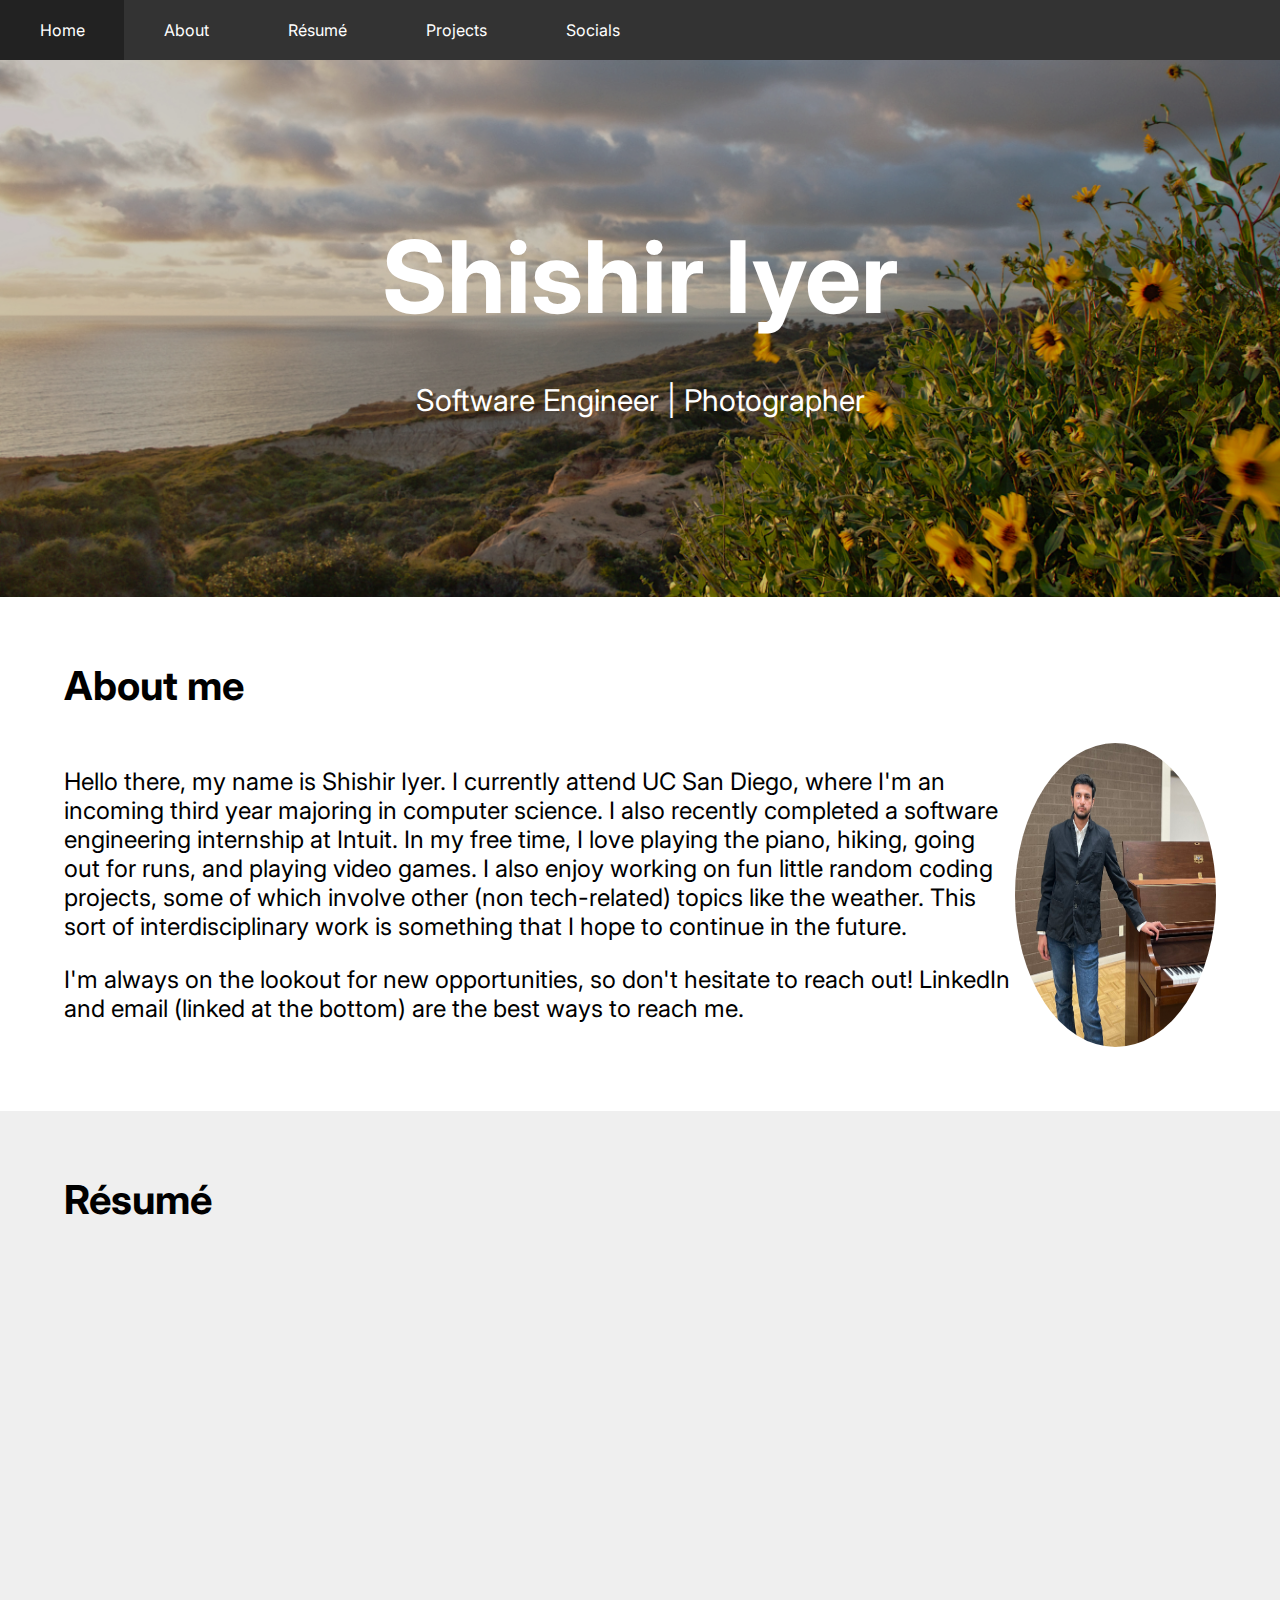
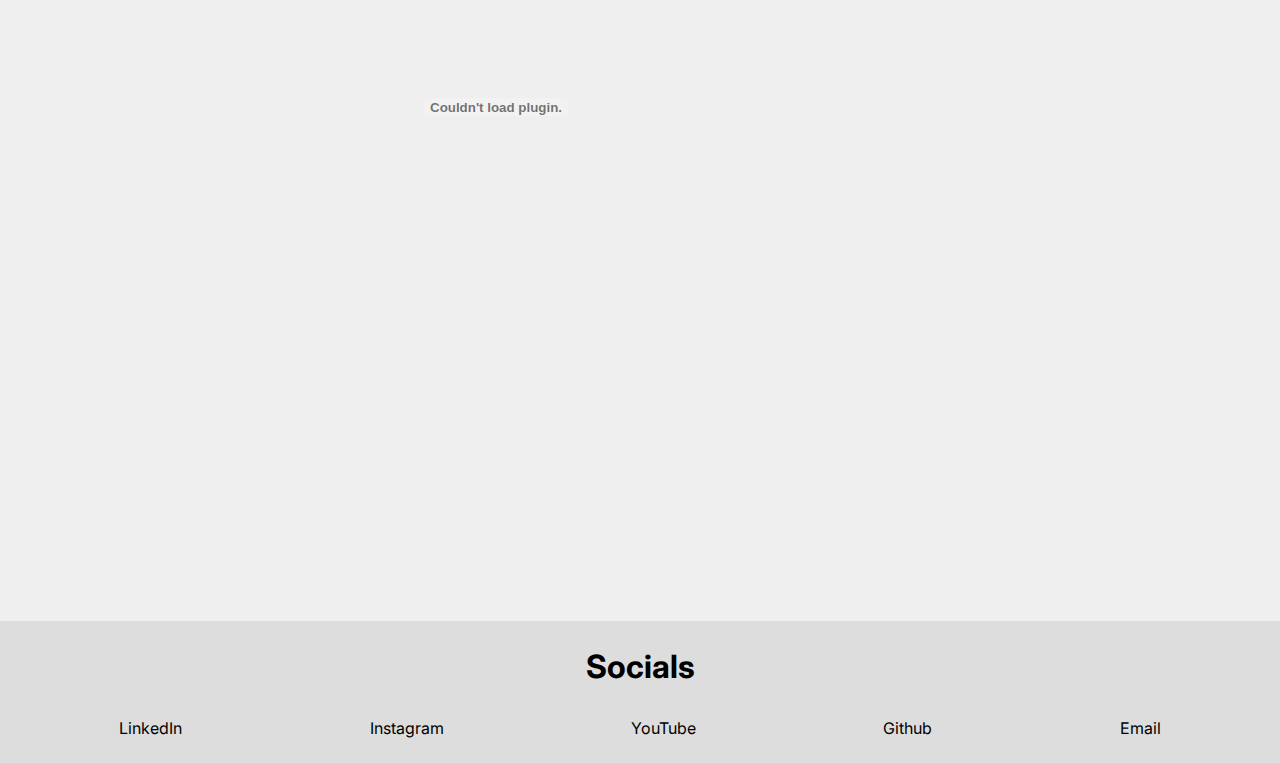
==== index.html @ 5190afc6 "added separate projects page" ====
<head>
    <link rel="stylesheet" type="text/css" href="style.css">
    <title>Shishir Iyer</title>
    <link rel="preconnect" href="https://fonts.googleapis.com">
    <link rel="preconnect" href="https://fonts.gstatic.com" crossorigin>
    <link href="https://fonts.googleapis.com/css2?family=Inter&display=swap" rel="stylesheet">
    <script src="script.js"></script>
</head>
<body>
    <header>
        <nav>
            <ul>
                <li id="home-but"><a href="#"><br>Home</a></li>
                <li id="about-but"><a href="#about"><br>About</a></li>
                <li id="resume-but"><a href="#resume"><br>Résumé</a></li>
                <li id="projects-but"><a href="projects.html"><br>Projects</a></li>
                <li id="socials-but"><a href="#socials"><br>Socials</a></li>
            </ul>
        </nav>
    </header>
    <div id="name">
        <img src="assets/images/IMG_5545.jpg">
        <div class="text-overlay">
            <h1>Shishir Iyer</h1>
            <p>Software Engineer | Photographer</p>
        </div>
    </div>
    <div id="about">
        <h2>About me</h2>
        <!-- Update this as needed (I probably won't) -->
        <div id="about-content">
            <div>
                <p>
                    Hello there, my name is Shishir Iyer. I currently attend UC San Diego, where I'm an incoming third year majoring in computer science. 
                    I also recently completed a software engineering internship at Intuit. In my free time, I love playing the piano, hiking, going out for runs, and 
                    playing video games. I also enjoy working on fun little random coding projects, some of which involve other (non tech-related) topics like the 
                    weather. This sort of interdisciplinary work is something that I hope to continue in the future.
                </p>
                <p>
                    I'm always on the lookout for new opportunities, so don't hesitate to reach out! LinkedIn and email (linked at the bottom) are the best ways 
                    to reach me.
                </p>
            </div>
            <div id="crop"><img src="assets/images/IMG_8636.jpg"></div>
        </div>
    </div>
    <div id="resume">
        <h2>Résumé</h2>
        <object data="assets/shishir_iyer_resume_v15.pdf" width="75%" height="100%" type='application/pdf'></object>
    </div>
    <div id="socials">
        <h3>Socials</h3>
        <div id="links">
            <a href="https://www.linkedin.com/in/shishir-iyer/">LinkedIn</a>
            <a href="https://instagram.com/shishiriyer_photography/">Instagram</a>
            <a href="https://www.youtube.com/channel/UCbTBlmJjuzT49DjdltrC2LQ">YouTube</a>
            <a href="https://github.com/shishir03">Github</a>
            <a href="mailto:shishir.iyer@gmail.com">Email</a>
        </div>
    </div>
</body>
---- style.css ----
body {
    margin: 0;
    font-family: 'Inter', sans-serif;
}

header, nav, ul {
    margin: 0;
    padding: 0;
}

header {
    position: fixed;
    z-index: 1;
    width: 100%;
    display: flex;
    background-color: #333;
    height: 60px;
    align-items: center;
}

nav {
    display: flex;
    justify-content: center;
    align-items: center;
    height: 100%;
}

nav ul {
    list-style-type: none;
    height: 60px;
    display: flex;
}

nav li {
    padding-left: 15%;
    padding-right: 15%;
    background-color: #333;
    transition: background-color 0.6s;
}

a {
    color: #fff;
    text-decoration: none;
}

nav li:hover {
    background-color: #222;
    cursor: pointer;
}

#name {
    position: relative;
    width: 100%;
}

#name img {
    display: block;
    width: 100%;
    height: auto;
}

.text-overlay {
    position: absolute;
    top: 0;
    left: 0;
    width: 100%;
    height: 100%;
    display: flex;
    flex-direction: column;
    justify-content: center;
    align-items: center;
    text-align: center;
    color: #fff;
    background-color: rgba(0, 0, 0, 0.205);
}

.text-overlay h1 {
    font-size: 100px;
    margin-bottom: 15px;
}

.text-overlay p {
    font-size: 30px;
}

#about {
    padding: 5%;
}

#about h2 {
    font-size: 40px;
    margin-top: 0px;
}

#about p {
    font-size: 24px;
}

#about-content {
    display: flex;
    flex-direction: row;
}

#resume {
    padding: 5%;
    background-color: #efefef;
}

#resume h2 {
    font-size: 40px;
    margin-top: 0px;
}

#crop {
    width: 100%;
    position: relative;
    overflow: hidden;
    border-radius: 50%;
  }
  
#crop img {
    display: inline;
    margin: 0 auto;
    height: 100%;
    width: 100%;
}

#socials {
    background-color: #ddd;       /* king dedede */
    padding: 2%;
}

#socials h3 {
    font-size: 32px;
    text-align: center;
    margin-top: 0px;
}

#links {
    display: flex;
    flex-direction: row;
}

#links a {
    color: #000;
    flex-grow: 1;
    text-align: center;
}
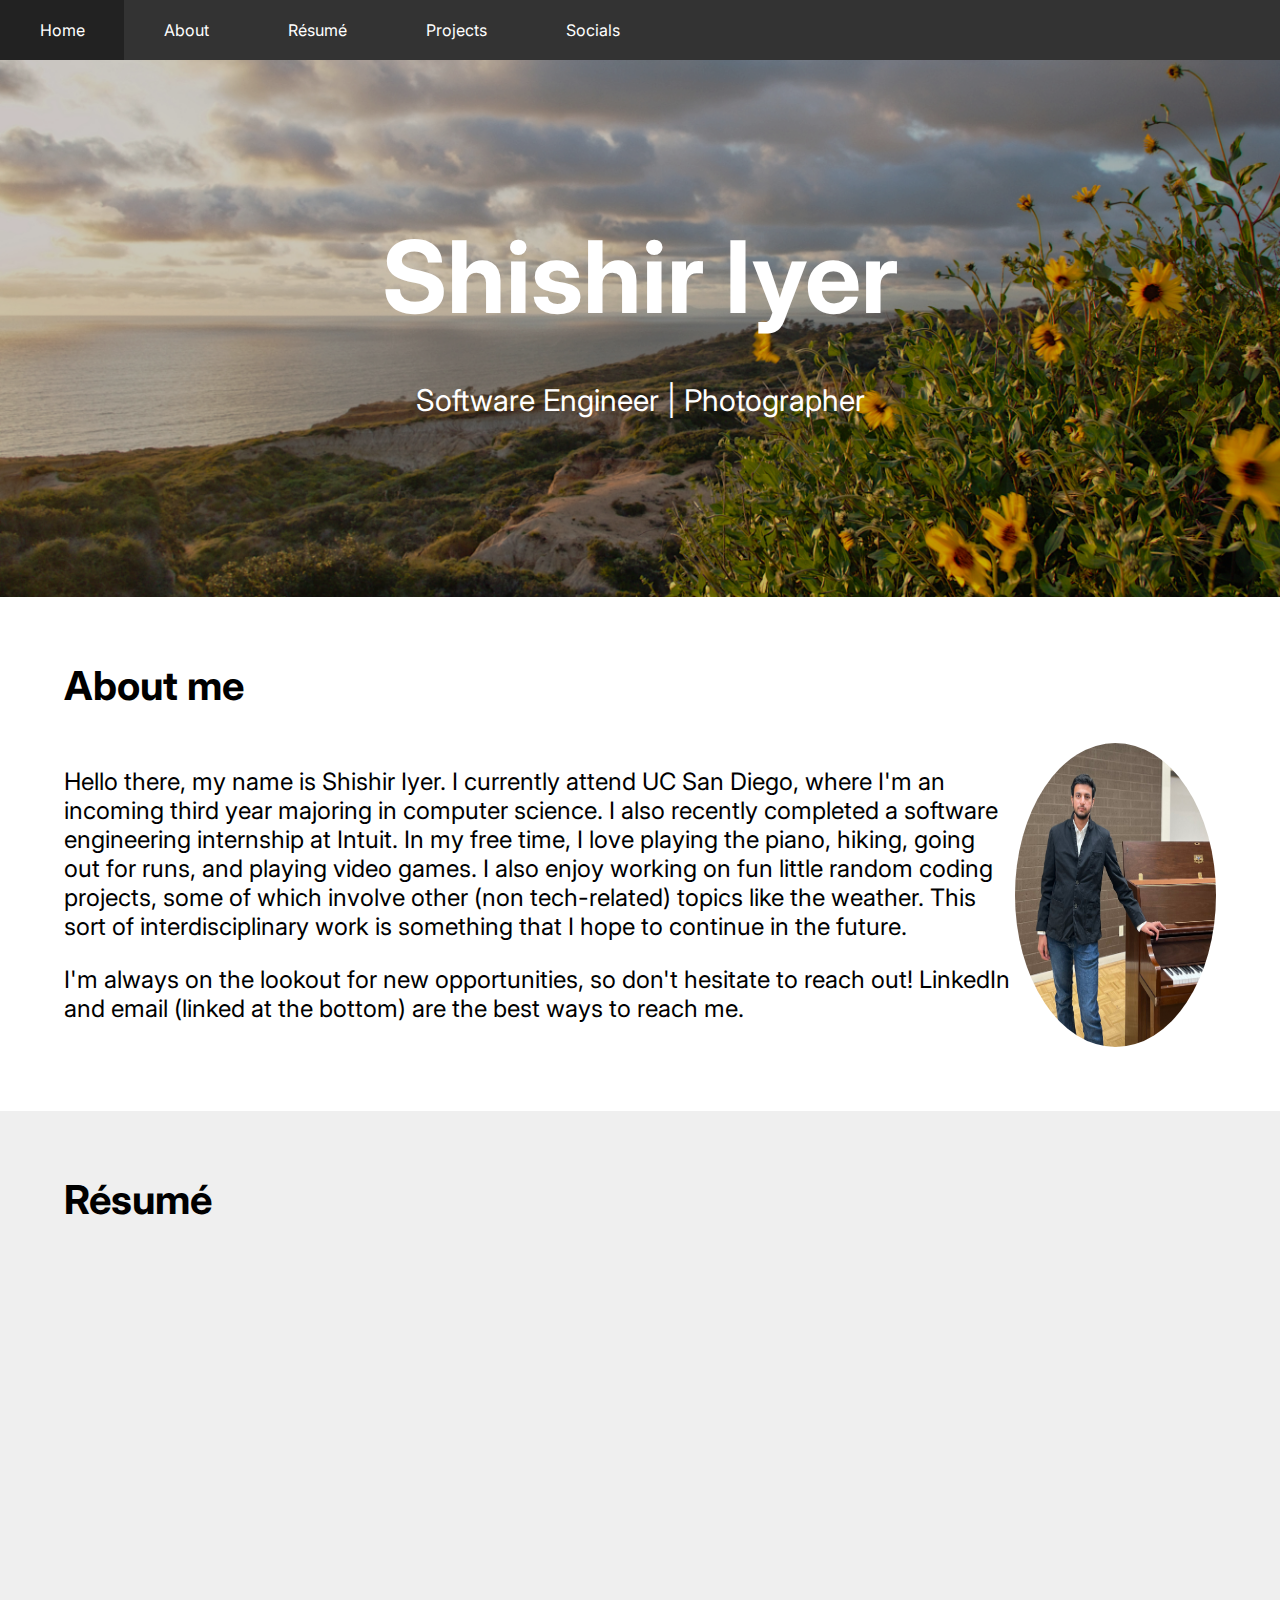
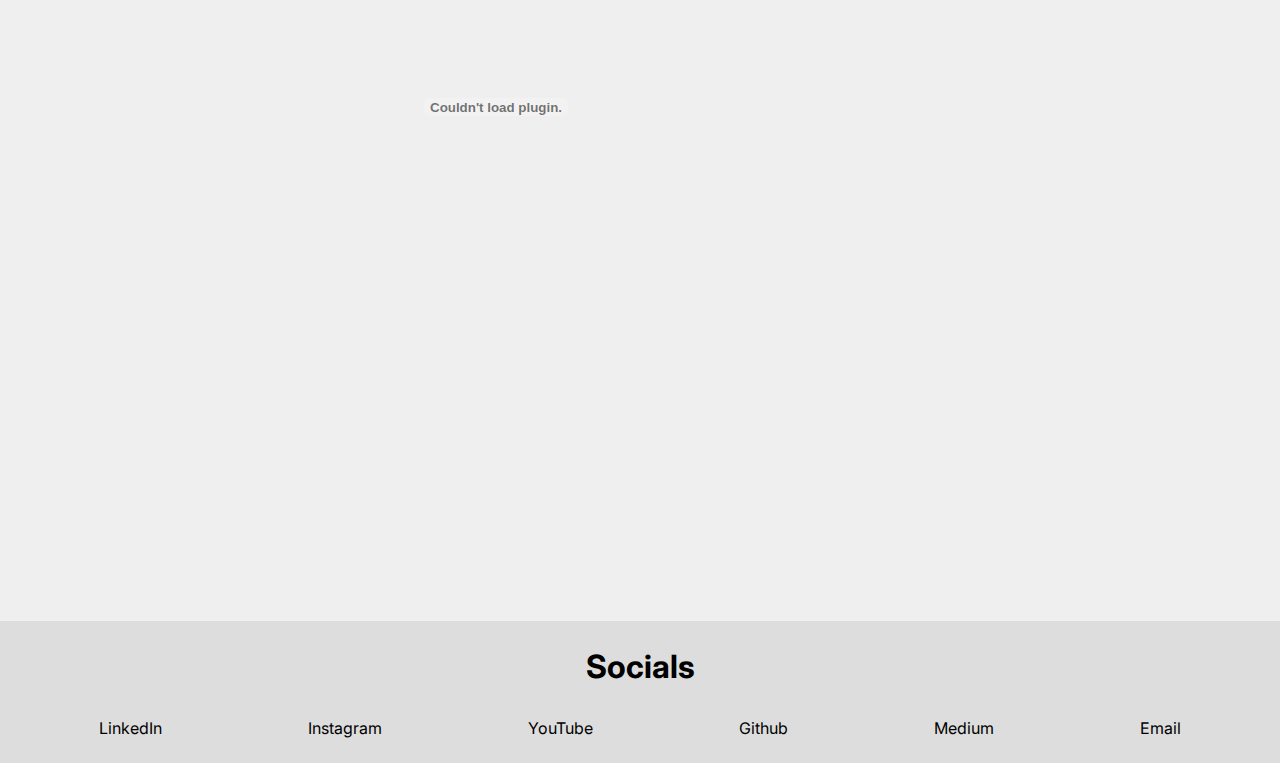
==== commit 5337851d: "added medium link to socials" ====
--- a/index.html
+++ b/index.html
@@ -55,6 +55,7 @@
             <a href="https://instagram.com/shishiriyer_photography/">Instagram</a>
             <a href="https://www.youtube.com/channel/UCbTBlmJjuzT49DjdltrC2LQ">YouTube</a>
             <a href="https://github.com/shishir03">Github</a>
+            <a href="https://shishir-iyer.medium.com/">Medium</a>
             <a href="mailto:shishir.iyer@gmail.com">Email</a>
         </div>
     </div>
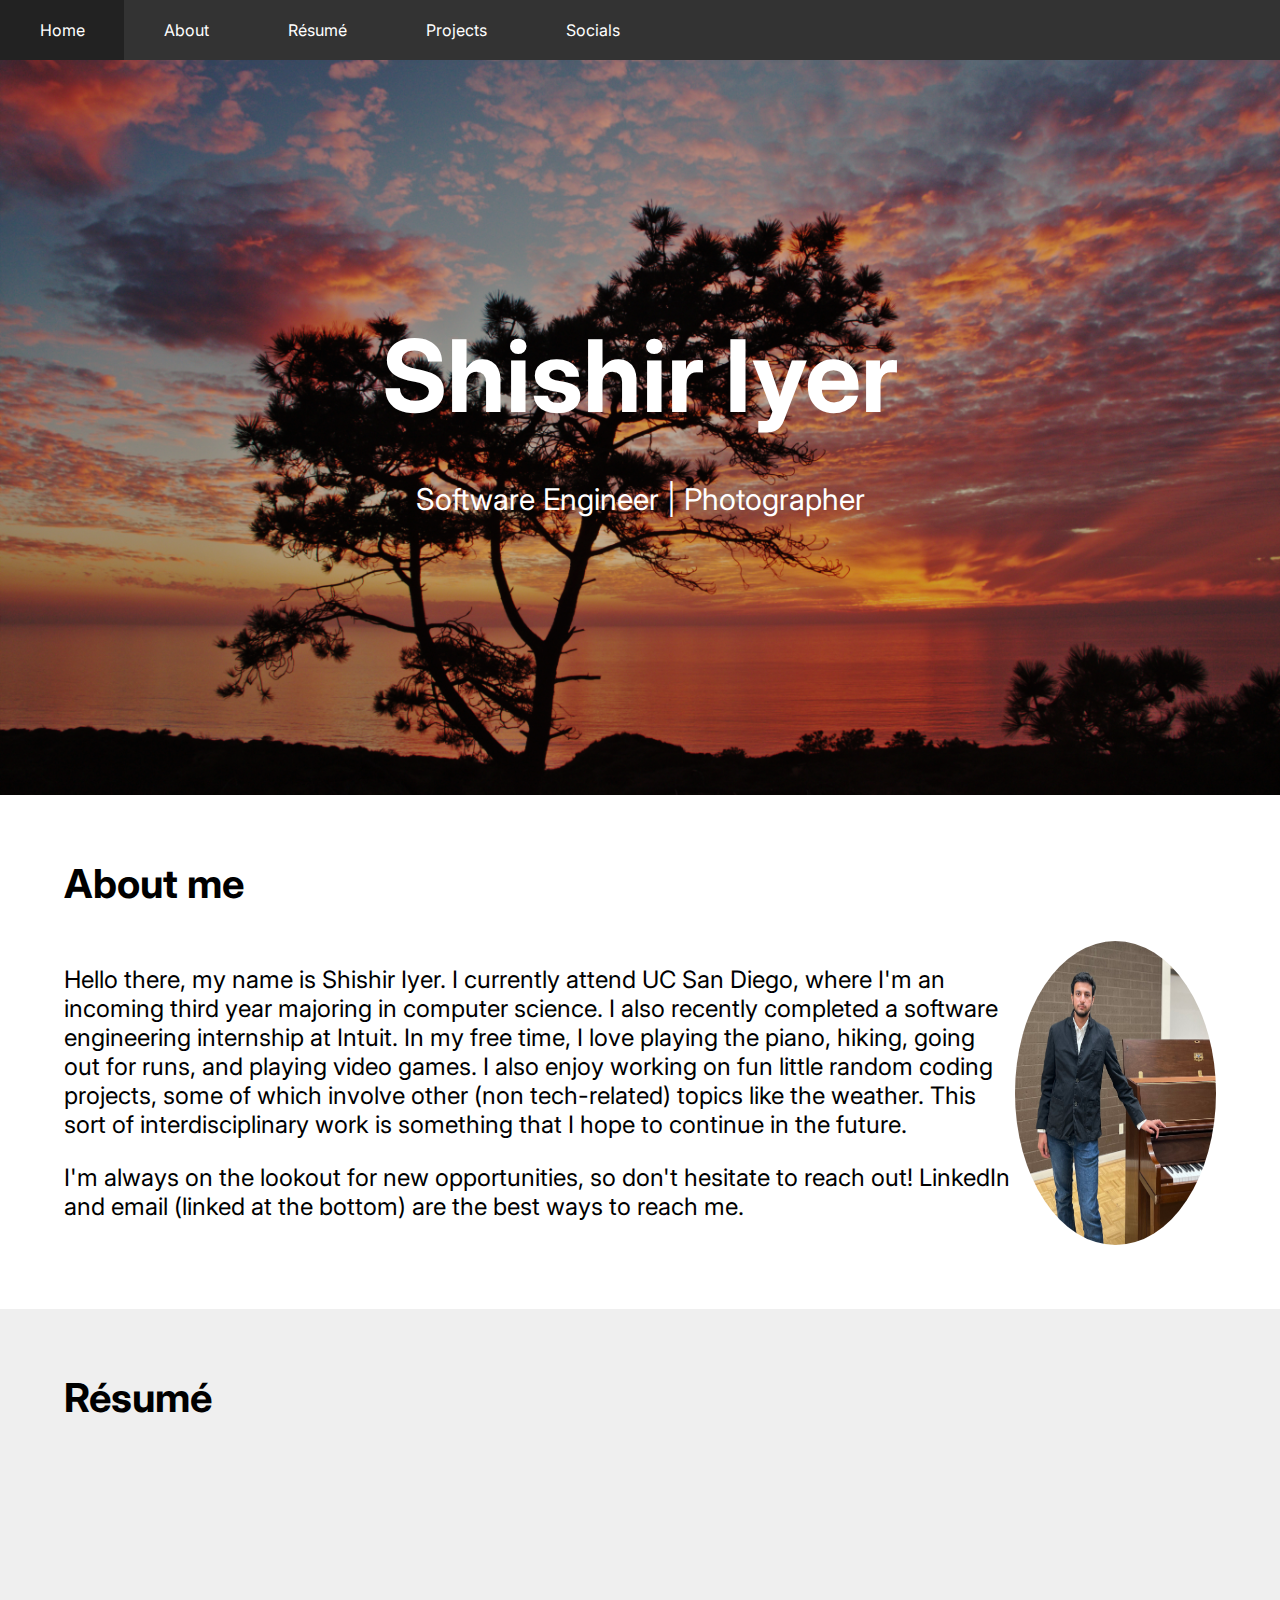
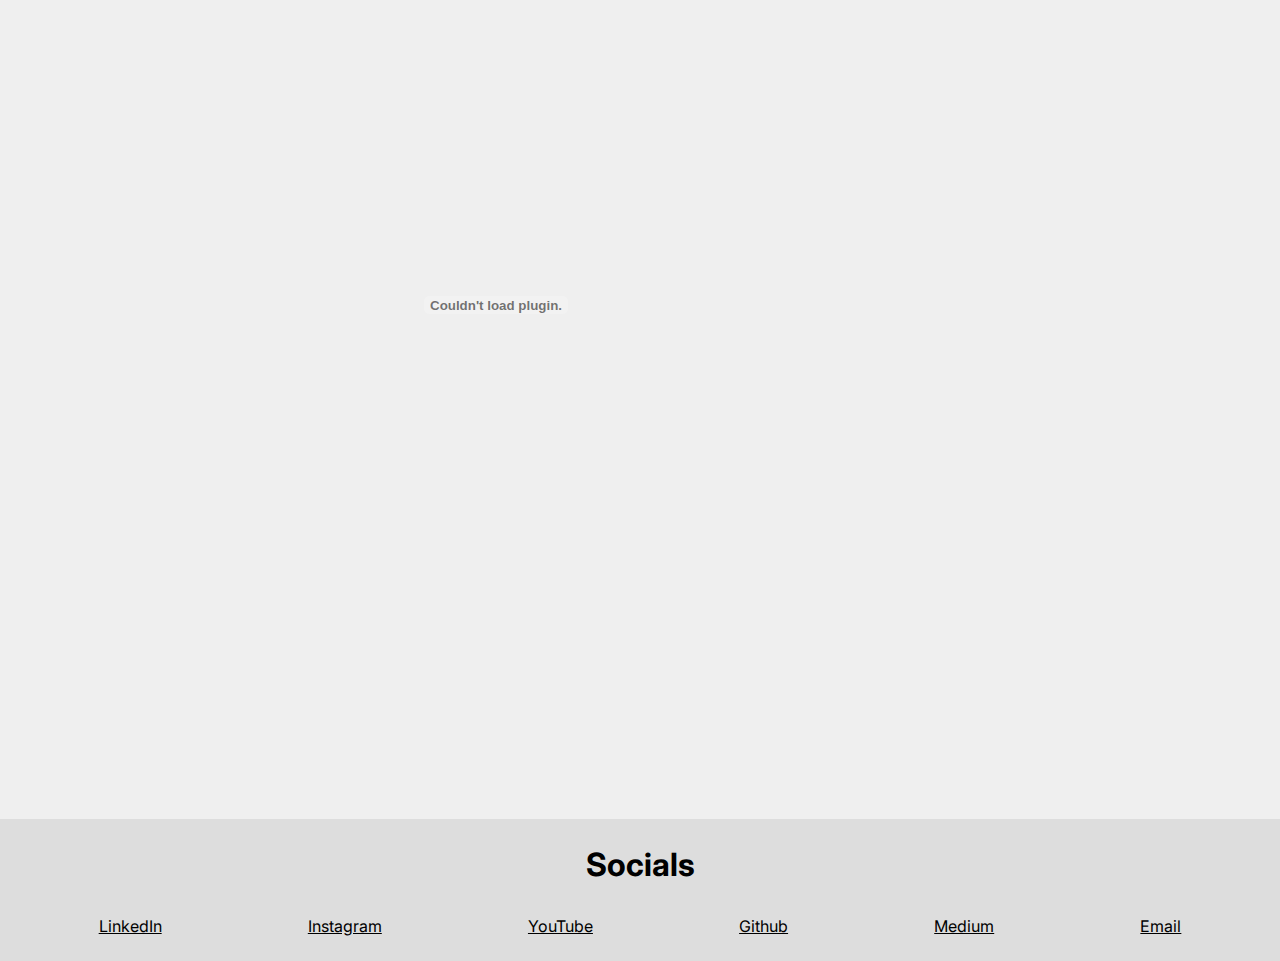
==== commit 6061ab12: "updates" ====
--- a/index.html
+++ b/index.html
@@ -19,7 +19,7 @@
         </nav>
     </header>
     <div id="name">
-        <img src="assets/images/IMG_5545.jpg">
+        <img src="assets/images/IMG_6169.jpg">
         <div class="text-overlay">
             <h1>Shishir Iyer</h1>
             <p>Software Engineer | Photographer</p>
@@ -46,7 +46,7 @@
     </div>
     <div id="resume">
         <h2>Résumé</h2>
-        <object data="assets/shishir_iyer_resume_v15.pdf" width="75%" height="100%" type='application/pdf'></object>
+        <object data="assets/shishir_iyer_resume_v18.pdf" width="75%" height="100%" type='application/pdf'></object>
     </div>
     <div id="socials">
         <h3>Socials</h3>
--- a/style.css
+++ b/style.css
@@ -38,7 +38,7 @@
     transition: background-color 0.6s;
 }
 
-a {
+header a {
     color: #fff;
     text-decoration: none;
 }
@@ -145,4 +145,8 @@
     color: #000;
     flex-grow: 1;
     text-align: center;
+}
+
+#spacer {
+    height: 60px;
 }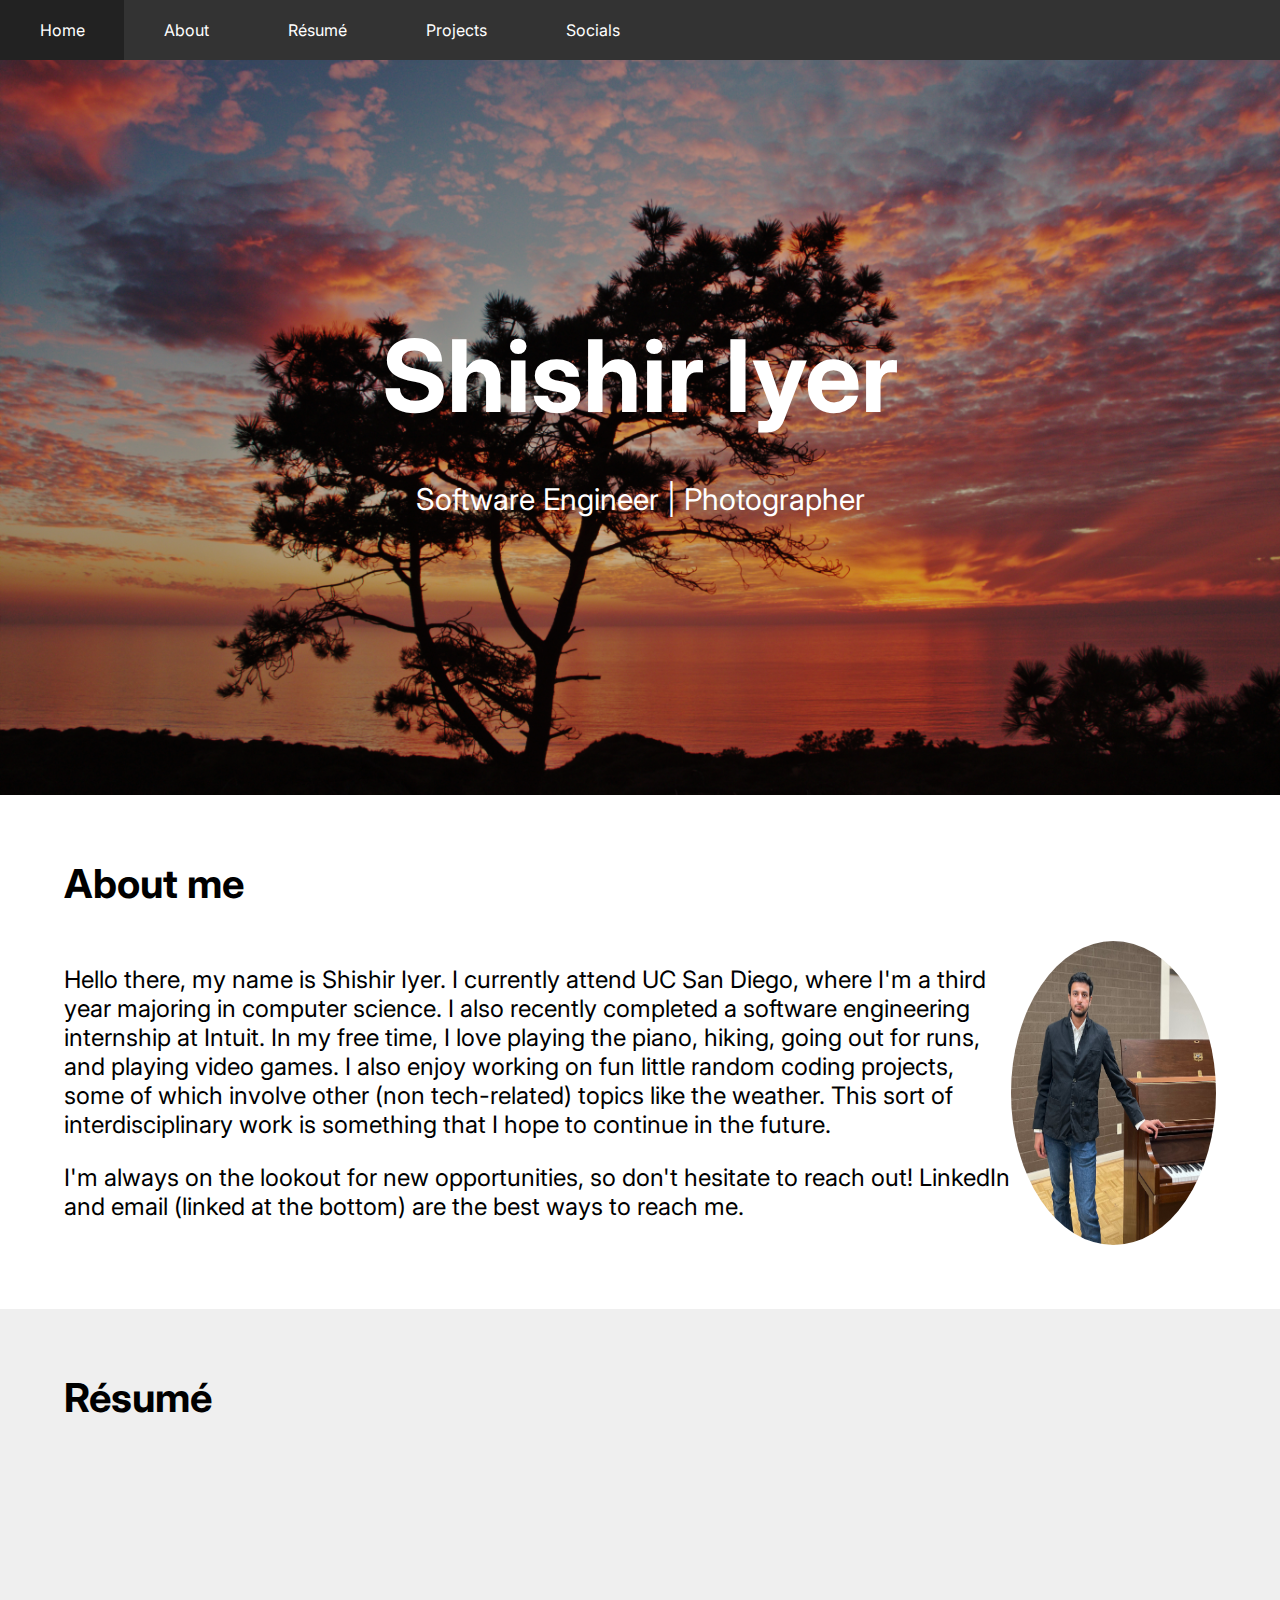
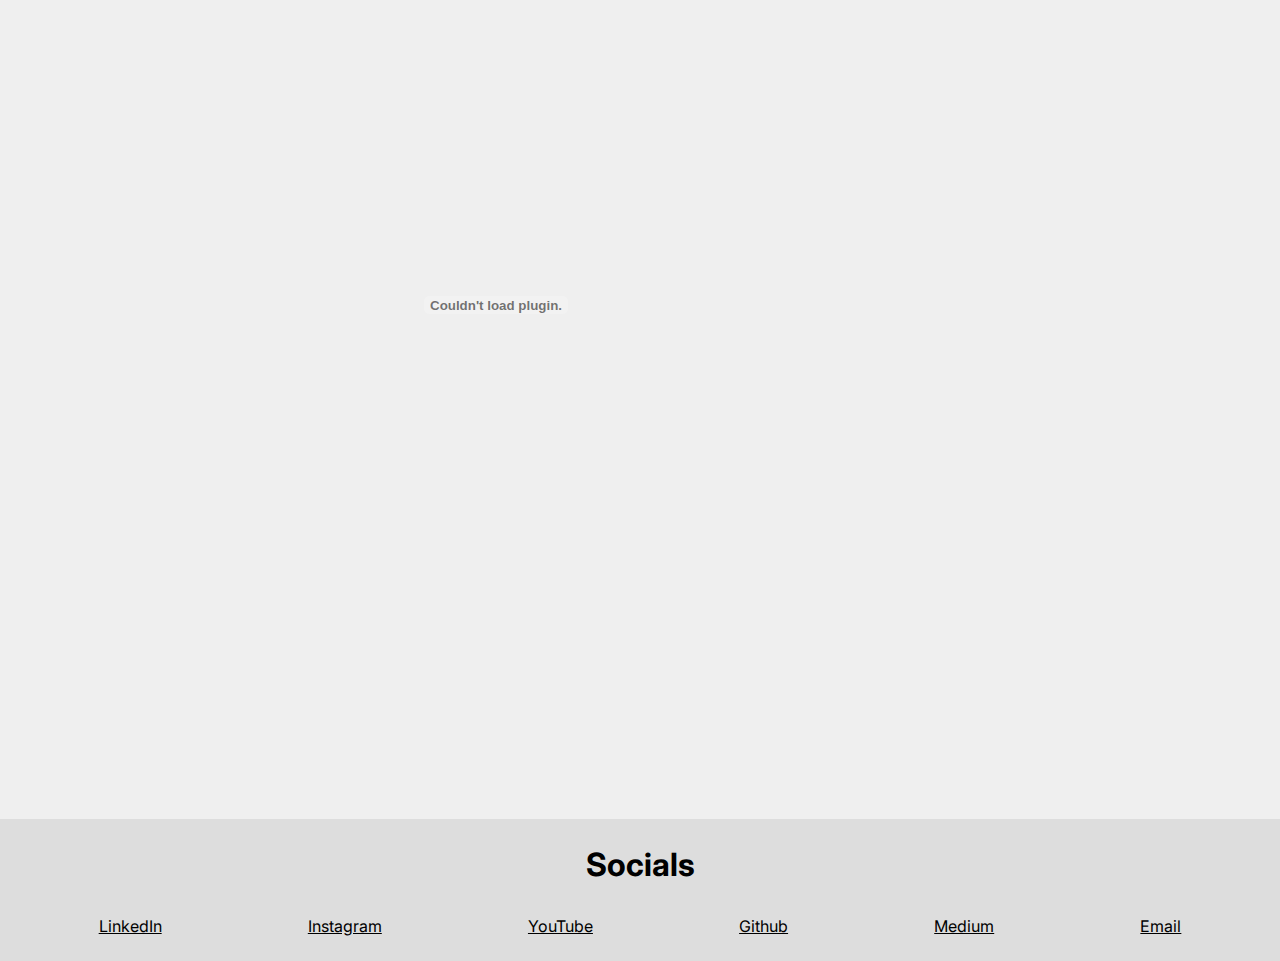
==== commit 05c1d370: "more update" ====
--- a/index.html
+++ b/index.html
@@ -31,7 +31,7 @@
         <div id="about-content">
             <div>
                 <p>
-                    Hello there, my name is Shishir Iyer. I currently attend UC San Diego, where I'm an incoming third year majoring in computer science. 
+                    Hello there, my name is Shishir Iyer. I currently attend UC San Diego, where I'm a third year majoring in computer science. 
                     I also recently completed a software engineering internship at Intuit. In my free time, I love playing the piano, hiking, going out for runs, and 
                     playing video games. I also enjoy working on fun little random coding projects, some of which involve other (non tech-related) topics like the 
                     weather. This sort of interdisciplinary work is something that I hope to continue in the future.
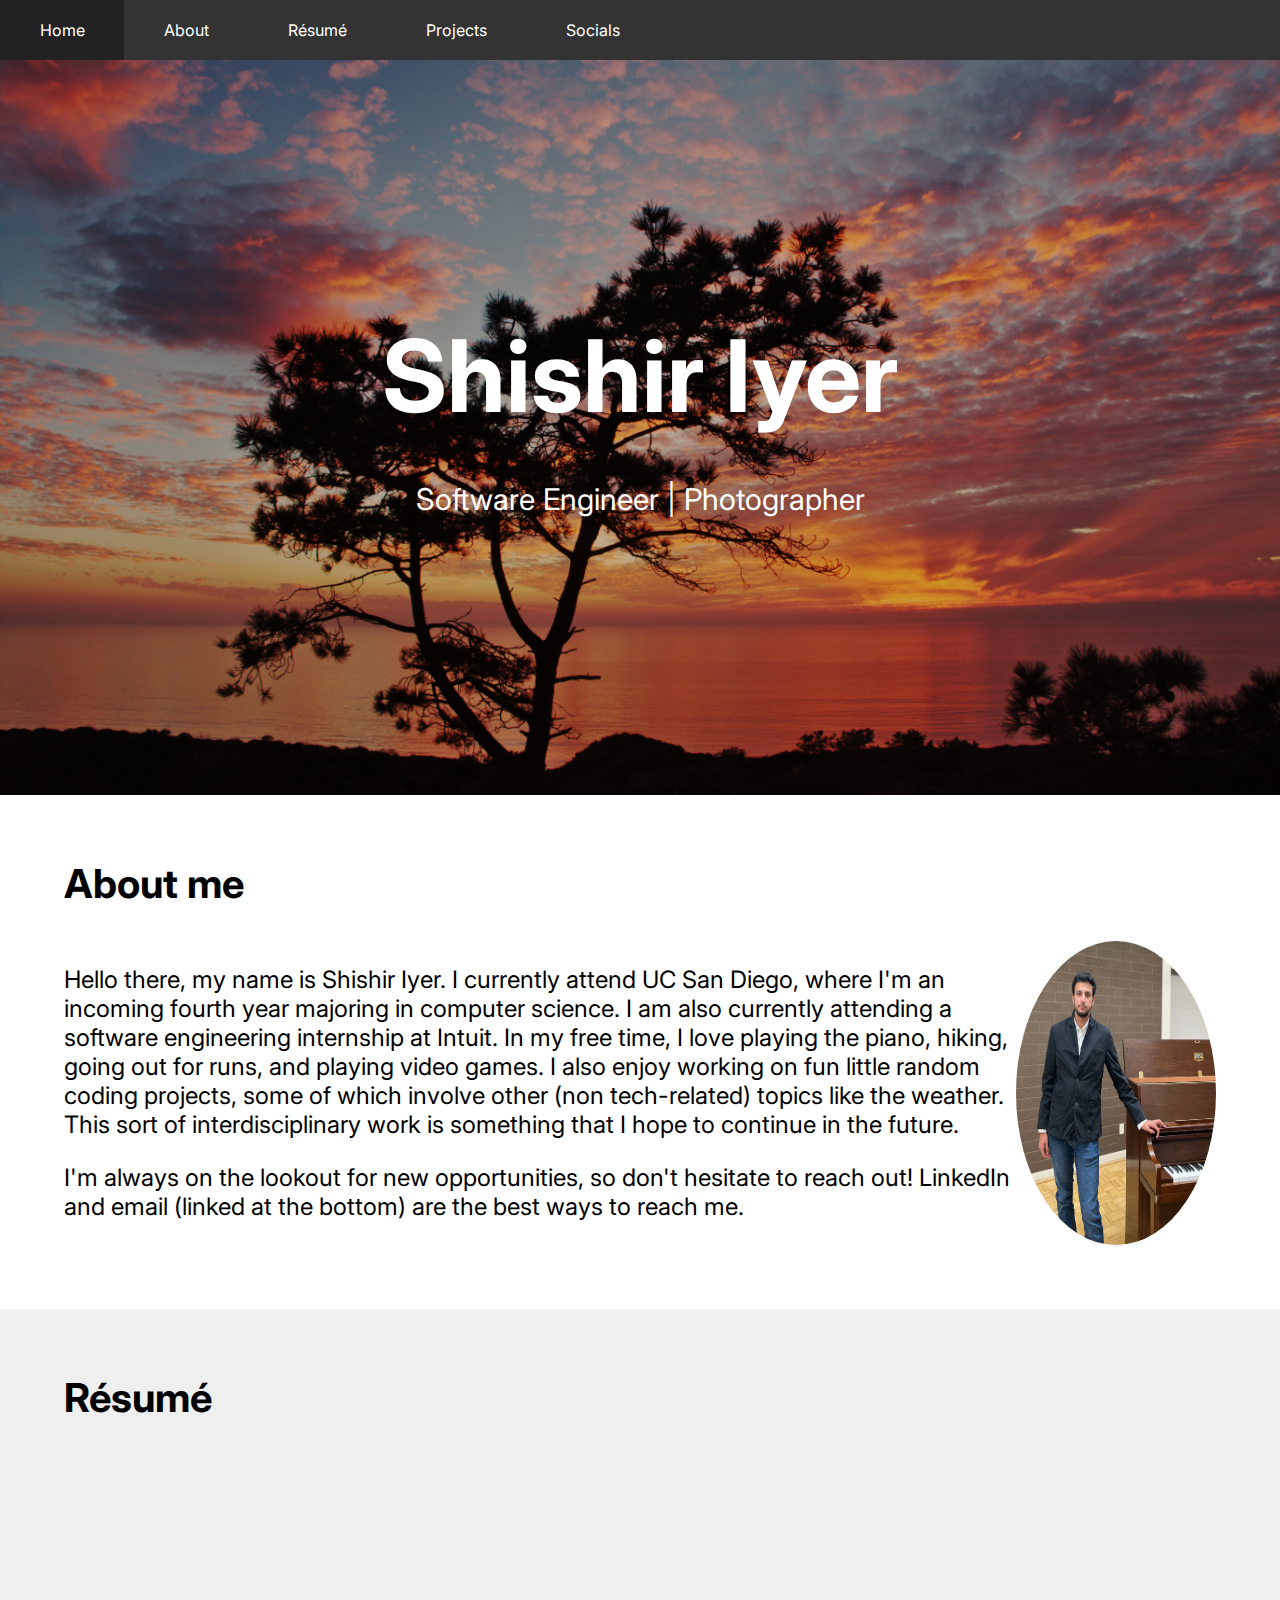
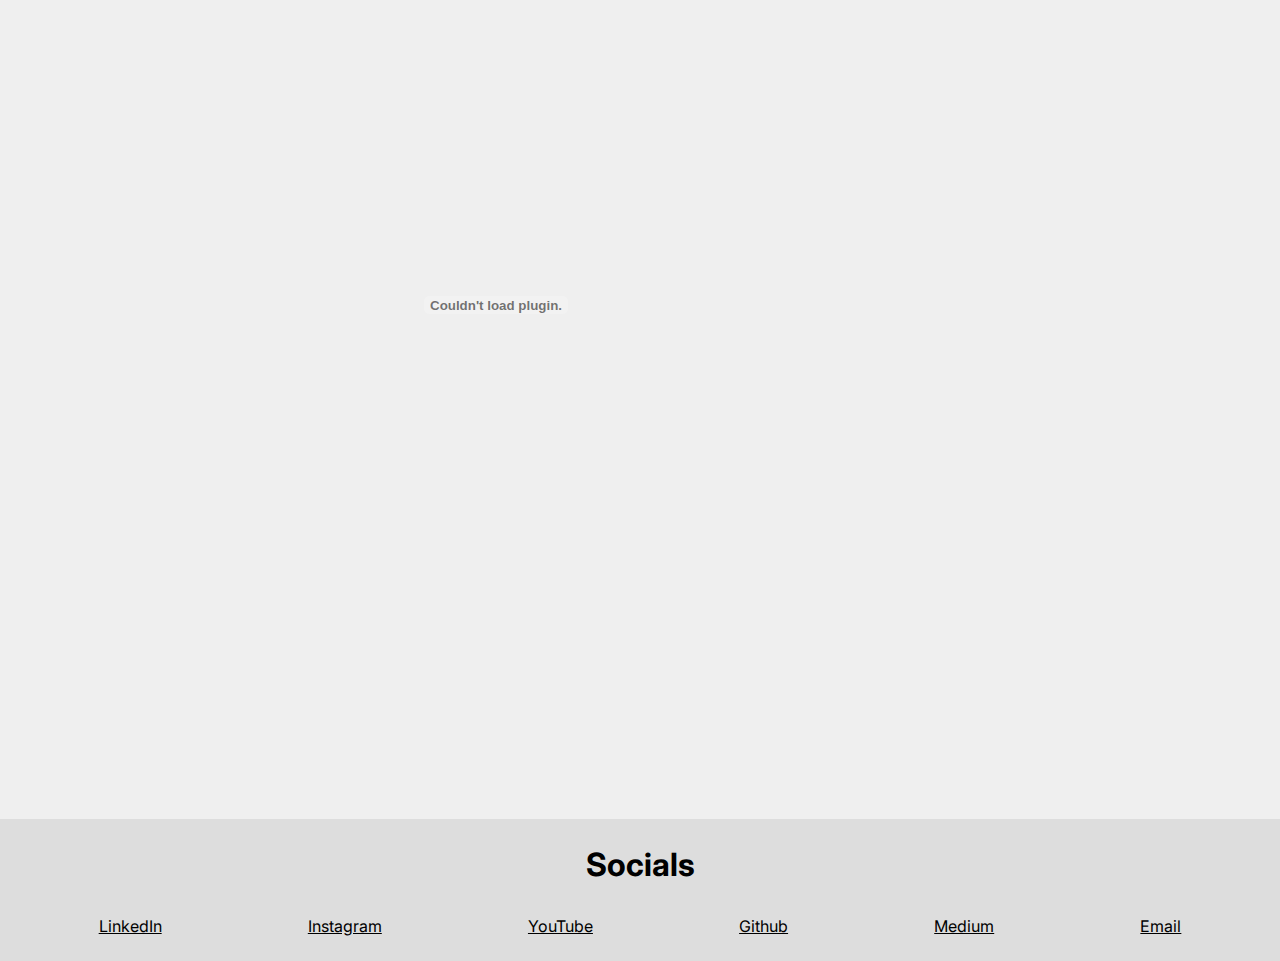
==== commit c856e218: "updated about me section" ====
--- a/index.html
+++ b/index.html
@@ -31,8 +31,8 @@
         <div id="about-content">
             <div>
                 <p>
-                    Hello there, my name is Shishir Iyer. I currently attend UC San Diego, where I'm a third year majoring in computer science. 
-                    I also recently completed a software engineering internship at Intuit. In my free time, I love playing the piano, hiking, going out for runs, and 
+                    Hello there, my name is Shishir Iyer. I currently attend UC San Diego, where I'm an incoming fourth year majoring in computer science. 
+                    I am also currently attending a software engineering internship at Intuit. In my free time, I love playing the piano, hiking, going out for runs, and 
                     playing video games. I also enjoy working on fun little random coding projects, some of which involve other (non tech-related) topics like the 
                     weather. This sort of interdisciplinary work is something that I hope to continue in the future.
                 </p>
@@ -46,7 +46,7 @@
     </div>
     <div id="resume">
         <h2>Résumé</h2>
-        <object data="assets/shishir_iyer_resume_v18.pdf" width="75%" height="100%" type='application/pdf'></object>
+        <object data="assets/shishir_iyer_resume_v20.pdf" width="75%" height="100%" type='application/pdf'></object>
     </div>
     <div id="socials">
         <h3>Socials</h3>
